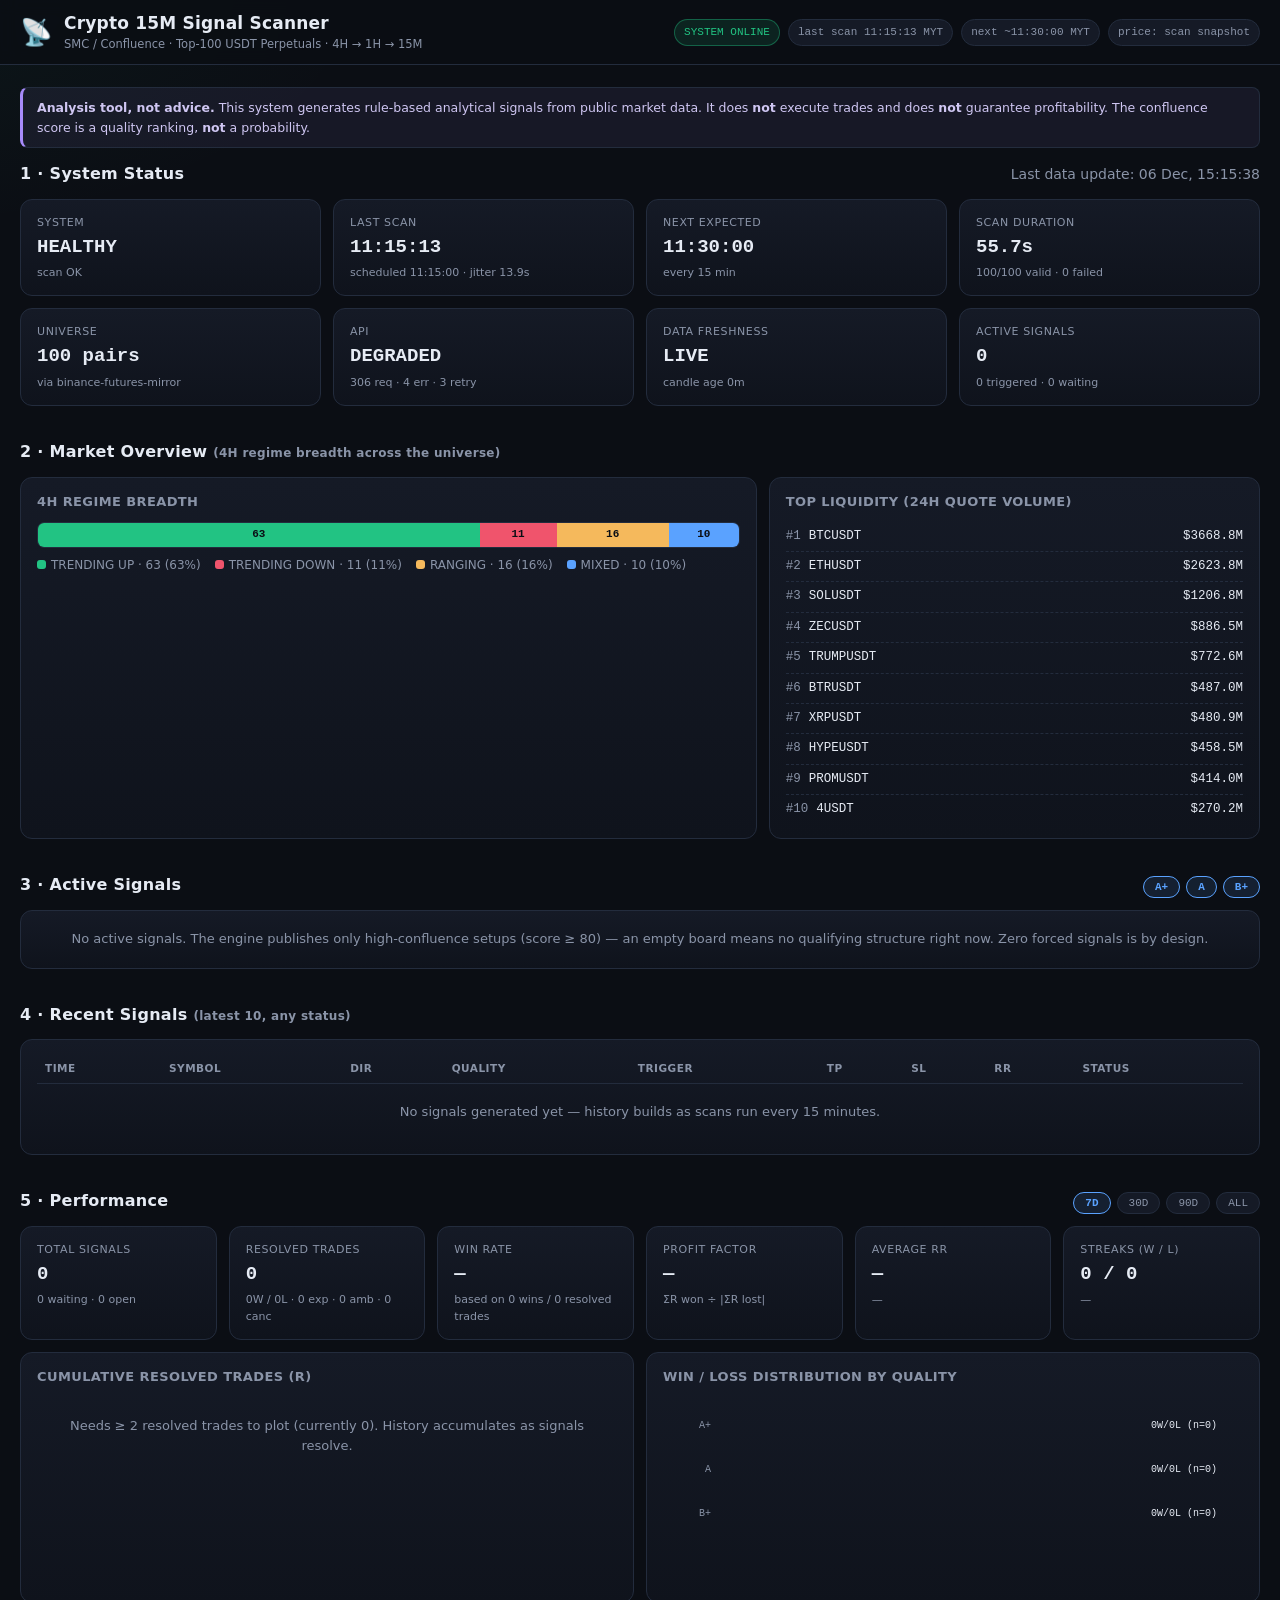
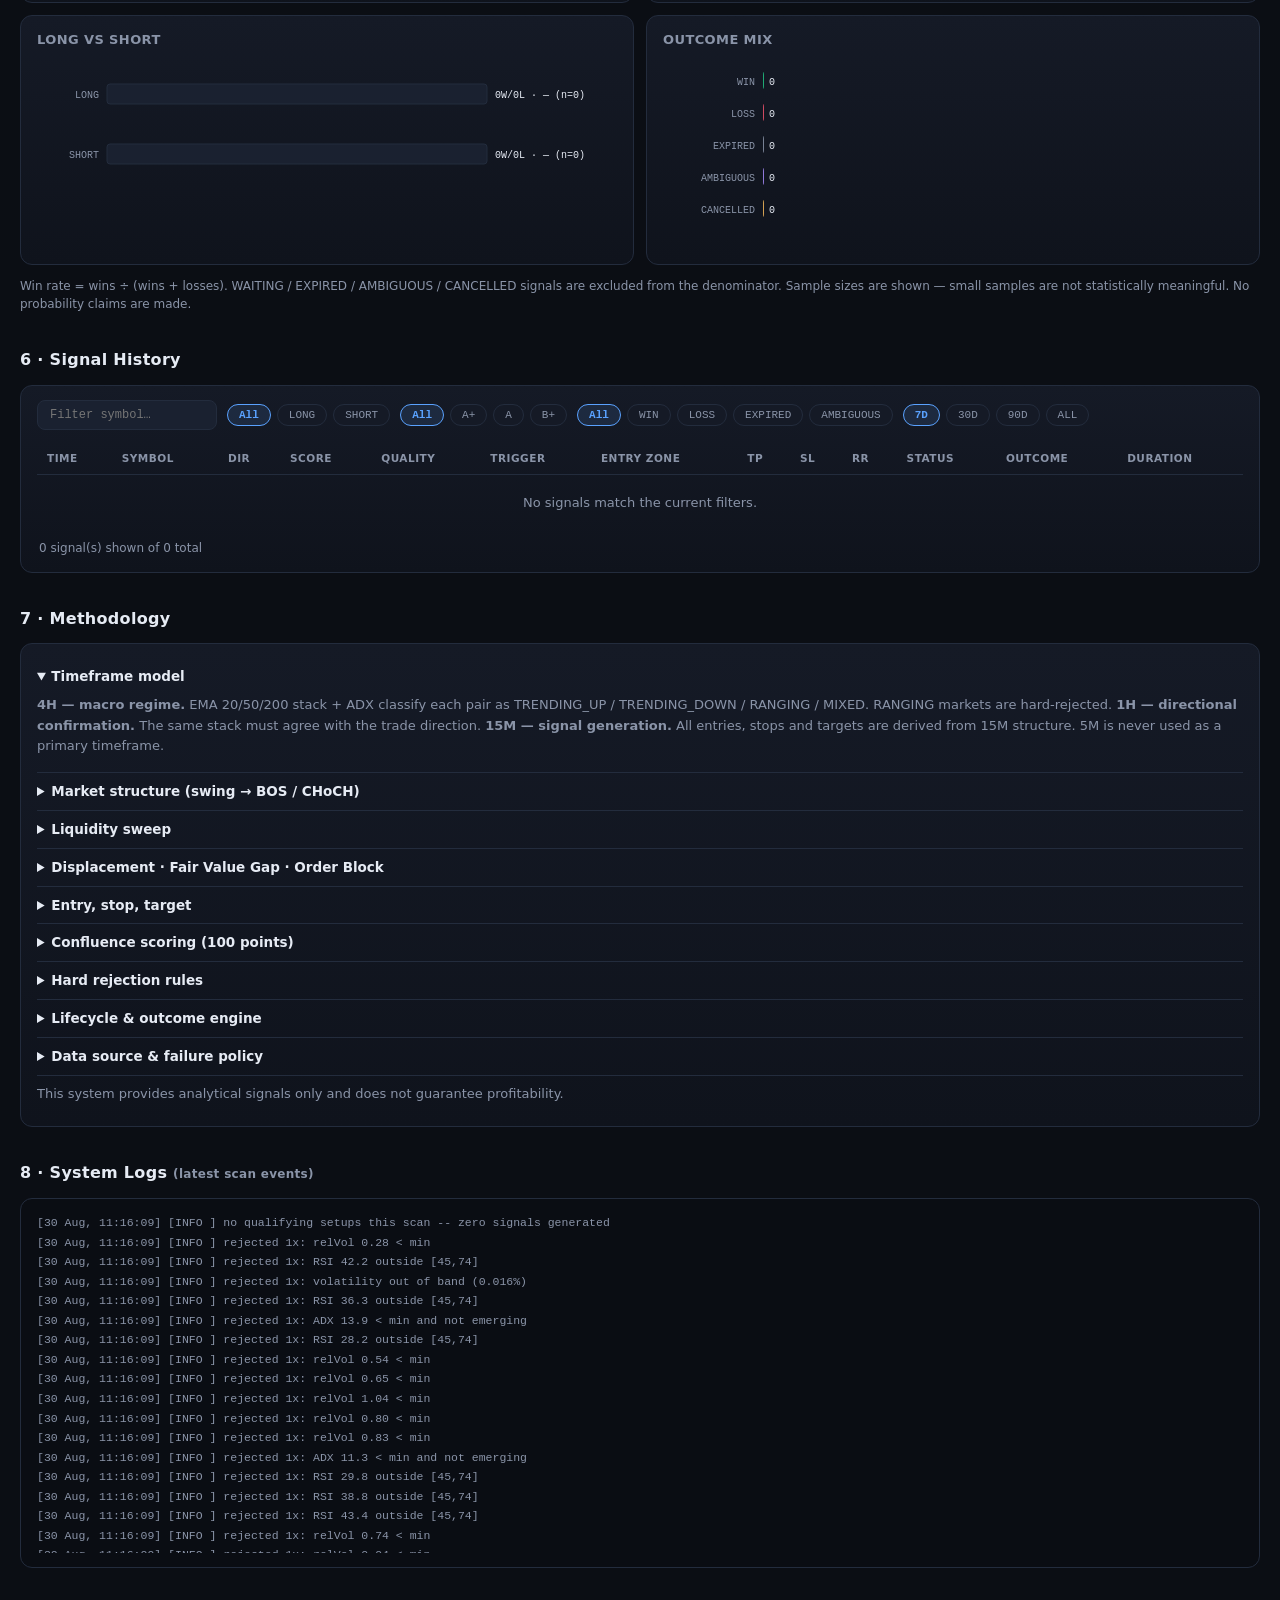
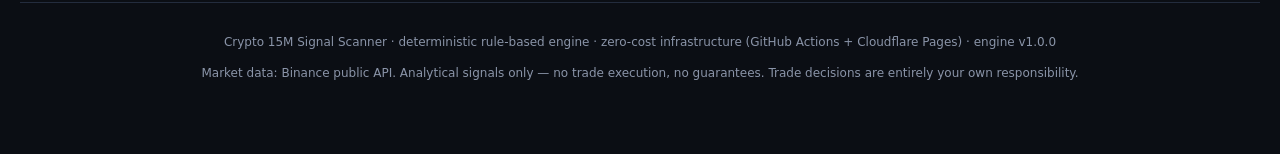
==== frontend/index.html @ 41b2d2bd "feat: crypto 15-minute high-quality signal scanner - Multi-timeframe engine (4H macro / 1H direction" ====
<!DOCTYPE html>
<html lang="en">
<head>
<meta charset="UTF-8">
<meta name="viewport" content="width=device-width, initial-scale=1.0">
<title>Crypto 15M Signal Scanner — SMC Confluence Dashboard</title>
<meta name="description" content="Rule-based multi-timeframe crypto signal scanner. Analytical signals only — not financial advice.">
<link rel="stylesheet" href="styles.css">
<link rel="icon" href="data:image/svg+xml,<svg xmlns='http://www.w3.org/2000/svg' viewBox='0 0 100 100'><text y='.9em' font-size='90'>📡</text></svg>">
</head>
<body>
<header class="topbar">
  <div class="topbar-inner">
    <div class="brand">
      <span class="brand-icon">📡</span>
      <div>
        <h1>Crypto 15M Signal Scanner</h1>
        <p class="brand-sub">SMC / Confluence · Top-100 USDT Perpetuals · 4H → 1H → 15M</p>
      </div>
    </div>
    <div class="top-status" id="top-status">
      <span class="chip chip-idle" id="chip-health">…</span>
      <span class="chip" id="chip-lastscan">last scan —</span>
      <span class="chip" id="chip-nextscan">next —</span>
      <span class="chip" id="chip-price-mode">price feed —</span>
    </div>
  </div>
</header>

<main class="container">

  <div class="notice hidden" id="preview-notice">
    Live data files are unreachable in this embedded preview (sandboxed, no network).
    Deploy on Cloudflare Pages or run <code>python -m http.server</code> in <code>frontend/</code> for the full dashboard.
  </div>
  <div class="notice warn hidden" id="health-notice"></div>
  <div class="notice disclaimer">
    <strong>Analysis tool, not advice.</strong> This system generates rule-based analytical
    signals from public market data. It does <strong>not</strong> execute trades and does
    <strong>not</strong> guarantee profitability. The confluence score is a quality ranking,
    <strong>not</strong> a probability.
  </div>

  <!-- ============ SYSTEM STATUS ============ -->
  <section id="system-status" class="section">
    <div class="section-head">
      <h2>1 · System Status</h2>
      <span class="muted" id="data-updated">Last data update: —</span>
    </div>
    <div class="grid grid-status">
      <div class="card stat"><span class="stat-label">System</span><span class="stat-value" id="st-system">—</span><span class="stat-sub" id="st-health-sub">—</span></div>
      <div class="card stat"><span class="stat-label">Last Scan</span><span class="stat-value" id="st-lastscan">—</span><span class="stat-sub" id="st-jitter">—</span></div>
      <div class="card stat"><span class="stat-label">Next Expected</span><span class="stat-value" id="st-nextscan">—</span><span class="stat-sub">every 15 min</span></div>
      <div class="card stat"><span class="stat-label">Scan Duration</span><span class="stat-value" id="st-duration">—</span><span class="stat-sub" id="st-symbols">—</span></div>
      <div class="card stat"><span class="stat-label">Universe</span><span class="stat-value" id="st-universe">—</span><span class="stat-sub" id="st-universe-src">—</span></div>
      <div class="card stat"><span class="stat-label">API</span><span class="stat-value" id="st-api">—</span><span class="stat-sub" id="st-api-reqs">—</span></div>
      <div class="card stat"><span class="stat-label">Data Freshness</span><span class="stat-value" id="st-fresh">—</span><span class="stat-sub" id="st-fresh-age">—</span></div>
      <div class="card stat"><span class="stat-label">Active Signals</span><span class="stat-value" id="st-active">—</span><span class="stat-sub" id="st-active-sub">—</span></div>
    </div>
  </section>

  <!-- ============ MARKET OVERVIEW ============ -->
  <section id="market-overview" class="section">
    <div class="section-head"><h2>2 · Market Overview <span class="muted small">(4H regime breadth across the universe)</span></h2></div>
    <div class="grid grid-overview">
      <div class="card overview-breadth">
        <h3>4H Regime Breadth</h3>
        <div class="breadth-bar" id="breadth-bar"></div>
        <div class="breadth-legend" id="breadth-legend"></div>
      </div>
      <div class="card overview-top">
        <h3>Top Liquidity (24h quote volume)</h3>
        <ol class="top-list" id="top-volume"></ol>
      </div>
    </div>
  </section>

  <!-- ============ ACTIVE SIGNALS ============ -->
  <section id="active-signals" class="section">
    <div class="section-head">
      <h2>3 · Active Signals</h2>
      <div class="filter-pills" id="active-filter">
        <button class="pill active" data-q="A+">A+</button>
        <button class="pill active" data-q="A">A</button>
        <button class="pill active" data-q="B+">B+</button>
      </div>
    </div>
    <div id="active-empty" class="card empty hidden">No active signals. The engine publishes only
      high-confluence setups (score ≥ 80) — an empty board means no qualifying structure right now.
      Zero forced signals is by design.</div>
    <div class="signal-grid" id="active-grid"></div>
  </section>

  <!-- ============ RECENT SIGNALS ============ -->
  <section id="recent-signals" class="section">
    <div class="section-head"><h2>4 · Recent Signals <span class="muted small">(latest 10, any status)</span></h2></div>
    <div class="card table-wrap">
      <table class="table compact" id="recent-table">
        <thead><tr><th>Time</th><th>Symbol</th><th>Dir</th><th>Quality</th><th>Trigger</th><th>TP</th><th>SL</th><th>RR</th><th>Status</th></tr></thead>
        <tbody></tbody>
      </table>
      <div class="empty small hidden" id="recent-empty">No signals generated yet — history builds as scans run every 15 minutes.</div>
    </div>
  </section>

  <!-- ============ PERFORMANCE ============ -->
  <section id="performance" class="section">
    <div class="section-head">
      <h2>5 · Performance</h2>
      <div class="filter-pills" id="perf-range">
        <button class="pill active" data-range="7">7D</button>
        <button class="pill" data-range="30">30D</button>
        <button class="pill" data-range="90">90D</button>
        <button class="pill" data-range="0">ALL</button>
      </div>
    </div>
    <div class="grid grid-perf">
      <div class="card stat"><span class="stat-label">Total Signals</span><span class="stat-value" id="pf-total">—</span><span class="stat-sub" id="pf-waiting">—</span></div>
      <div class="card stat"><span class="stat-label">Resolved Trades</span><span class="stat-value" id="pf-resolved">—</span><span class="stat-sub" id="pf-split">—</span></div>
      <div class="card stat"><span class="stat-label">Win Rate</span><span class="stat-value" id="pf-winrate">—</span><span class="stat-sub" id="pf-winrate-n">—</span></div>
      <div class="card stat"><span class="stat-label">Profit Factor</span><span class="stat-value" id="pf-pf">—</span><span class="stat-sub">ΣR won ÷ |ΣR lost|</span></div>
      <div class="card stat"><span class="stat-label">Average RR</span><span class="stat-value" id="pf-rr">—</span><span class="stat-sub" id="pf-score">—</span></div>
      <div class="card stat"><span class="stat-label">Streaks (W / L)</span><span class="stat-value" id="pf-streaks">—</span><span class="stat-sub" id="pf-times">—</span></div>
    </div>
    <div class="grid grid-charts">
      <div class="card chart-card"><h3>Cumulative resolved trades (R)</h3><div id="chart-equity" class="chart"></div></div>
      <div class="card chart-card"><h3>Win / loss distribution by quality</h3><div id="chart-quality" class="chart"></div></div>
      <div class="card chart-card"><h3>LONG vs SHORT</h3><div id="chart-direction" class="chart"></div></div>
      <div class="card chart-card"><h3>Outcome mix</h3><div id="chart-outcomes" class="chart"></div></div>
    </div>
    <p class="muted small">Win rate = wins ÷ (wins + losses). WAITING / EXPIRED / AMBIGUOUS / CANCELLED
      signals are excluded from the denominator. Sample sizes are shown — small samples are not
      statistically meaningful. No probability claims are made.</p>
  </section>

  <!-- ============ SIGNAL HISTORY ============ -->
  <section id="signal-history" class="section">
    <div class="section-head"><h2>6 · Signal History</h2></div>
    <div class="card">
      <div class="history-controls">
        <input type="search" id="hist-search" placeholder="Filter symbol…">
        <div class="filter-pills" id="hist-direction">
          <button class="pill active" data-d="all">All</button>
          <button class="pill" data-d="long">LONG</button>
          <button class="pill" data-d="short">SHORT</button>
        </div>
        <div class="filter-pills" id="hist-quality">
          <button class="pill active" data-q="all">All</button>
          <button class="pill" data-q="A+">A+</button>
          <button class="pill" data-q="A">A</button>
          <button class="pill" data-q="B+">B+</button>
        </div>
        <div class="filter-pills" id="hist-outcome">
          <button class="pill active" data-o="all">All</button>
          <button class="pill" data-o="WIN">WIN</button>
          <button class="pill" data-o="LOSS">LOSS</button>
          <button class="pill" data-o="EXPIRED">EXPIRED</button>
          <button class="pill" data-o="AMBIGUOUS">AMBIGUOUS</button>
        </div>
        <div class="filter-pills" id="hist-range">
          <button class="pill active" data-range="7">7D</button>
          <button class="pill" data-range="30">30D</button>
          <button class="pill" data-range="90">90D</button>
          <button class="pill" data-range="0">ALL</button>
        </div>
      </div>
      <div class="table-wrap">
        <table class="table" id="history-table">
          <thead><tr>
            <th>Time</th><th>Symbol</th><th>Dir</th><th>Score</th><th>Quality</th>
            <th>Trigger</th><th>Entry Zone</th><th>TP</th><th>SL</th><th>RR</th>
            <th>Status</th><th>Outcome</th><th>Duration</th>
          </tr></thead>
          <tbody></tbody>
        </table>
        <div class="empty small hidden" id="history-empty">No signals match the current filters.</div>
      </div>
      <div class="muted small" id="history-count"></div>
    </div>
  </section>

  <!-- ============ METHODOLOGY ============ -->
  <section id="methodology" class="section">
    <div class="section-head"><h2>7 · Methodology</h2></div>
    <div class="card methodology">
      <details open><summary>Timeframe model</summary>
        <p><strong>4H — macro regime.</strong> EMA 20/50/200 stack + ADX classify each pair as
        TRENDING_UP / TRENDING_DOWN / RANGING / MIXED. RANGING markets are hard-rejected.
        <strong>1H — directional confirmation.</strong> The same stack must agree with the trade
        direction. <strong>15M — signal generation.</strong> All entries, stops and targets are
        derived from 15M structure. 5M is never used as a primary timeframe.</p></details>
      <details><summary>Market structure (swing → BOS / CHoCH)</summary>
        <p>Swing highs/lows are 2-bar fractals, only usable once <em>confirmed</em> two bars later
        (strictly no lookahead). A <strong>BOS</strong> is a <em>close</em> beyond the most recent
        confirmed swing in the trend direction (continuation). A <strong>CHoCH</strong> is a close
        against the established trend (character change). Wick breaks never count. HH/HL/LH/LL and
        equal-high/low pools (ATR tolerance) map the structure sequence.</p></details>
      <details><summary>Liquidity sweep</summary>
        <p>A candle wicks beyond a prior confirmed swing high/low (excursion ≤ 1× ATR) but
        <em>closes back</em> on the original side — a stop-hunt rejection proxy. Real
        breakout-and-acceptance is not classified as a sweep.</p></details>
      <details><summary>Displacement · Fair Value Gap · Order Block</summary>
        <p><strong>Displacement:</strong> candle body ≥ 1.5× ATR (institutional imbalance proxy).
        <strong>FVG (3-candle model):</strong> candle-3 low leaves a gap above candle-1 high
        (bullish) or below its low (bearish); gaps smaller than 0.1× ATR are ignored.
        <strong>Order Block:</strong> the last opposite-colour candle before a displacement that
        broke structure; zone = that candle's full range. These are price-action proxies — the
        system does not claim to see real institutional orders.</p></details>
      <details><summary>Entry, stop, target</summary>
        <p>Signals are <em>limit-of-intention</em> style: LONG trigger = confirmation-candle high
        + 0.1× ATR (buy-stop); entry zone = trigger − 0.5× ATR → trigger. A signal stays
        WAITING_TRIGGER until real price trades through the trigger. Stop = swept invalidation
        structure ± 0.5× ATR buffer (never a fixed percentage; rejected if &gt; 3.5× ATR).
        Targets are the nearest <em>real</em> swing-liquidity levels offering RR ≥ 2.5, preferring
        ≥ 3R when structure allows. Setups whose nearest realistic liquidity cannot fund the RR
        are rejected — TP is never fabricated.</p></details>
      <details><summary>Confluence scoring (100 points)</summary>
        <p>HTF alignment 20 · market structure 20 · liquidity/SMC 20 · momentum 15 · volume 10 ·
        volatility 5 · risk/reward 10. Tiers: <strong>A+ ≥ 90, A ≥ 85, B+ ≥ 80</strong> — anything
        below 80 is never published. The score ranks confluence quality; it is NOT a win
        probability.</p></details>
      <details><summary>Hard rejection rules</summary>
        <p>Regardless of score, a setup is rejected when: 4H and 1H both oppose the direction;
        RR &lt; 2.5; 4H regime is RANGING; ADX &lt; 15 with no emerging-trend evidence (DI aligned
        + ADX rising / DI spread ≥ 3); relative volume &lt; 1.2×; stop distance abnormal; entry
        pressed against major opposing structure; price has already displaced too far (late
        entry); data stale or candles missing; the symbol already has an active same-direction
        signal; a duplicate setup is inside the cooldown window; or any data-integrity check
        fails. Signals can never depend on future candles (replay-verified).</p></details>
      <details><summary>Lifecycle &amp; outcome engine</summary>
        <p>WAITING_TRIGGER → TRIGGERED (price trades the trigger; gap opens fill at the open) →
        WIN (TP) / LOSS (SL) / AMBIGUOUS (both touched in one candle and 1-minute data cannot
        determine order — never counted as a win) / CANCELLED (max holding 4h) / EXPIRED (no
        trigger within 12 × 15m candles). Signals are immutable after generation: entry, trigger,
        SL and TP are never rewritten (no repainting).</p></details>
      <details><summary>Data source &amp; failure policy</summary>
        <p>Binance USDⓈ-M public market data only (no API key, no account access). If data cannot
        be retrieved, the scan is marked degraded/failed, previous valid data is retained, and no
        simulated values are ever produced. Frontend prices are labelled LIVE only when the
        browser successfully refreshed them from the exchange.</p></details>
      <p class="muted">This system provides analytical signals only and does not guarantee profitability.</p>
    </div>
  </section>

  <!-- ============ SYSTEM LOGS ============ -->
  <section id="system-logs" class="section">
    <div class="section-head"><h2>8 · System Logs <span class="muted small">(latest scan events)</span></h2></div>
    <div class="card log-box"><pre id="log-box">—</pre></div>
  </section>

  <footer class="footer">
    <p>Crypto 15M Signal Scanner · deterministic rule-based engine · zero-cost infrastructure
      (GitHub Actions + Cloudflare Pages) · <span id="ft-version"></span></p>
    <p class="muted small">Market data: Binance public API. Analytical signals only — no trade
      execution, no guarantees. Trade decisions are entirely your own responsibility.</p>
  </footer>
</main>

<script src="app.js"></script>
</body>
</html>
---- frontend/styles.css ----
/* Crypto 15M Signal Scanner — dark professional theme (no external assets) */
:root {
  --bg: #0b0e14;
  --bg-2: #0f131c;
  --card: #151a26;
  --card-2: #1a2130;
  --line: #232c3d;
  --text: #e6ebf4;
  --muted: #8a94a8;
  --green: #22c383;
  --green-dim: rgba(34, 195, 131, .12);
  --red: #f0546c;
  --red-dim: rgba(240, 84, 108, .12);
  --amber: #f5b95c;
  --amber-dim: rgba(245, 185, 92, .12);
  --blue: #5aa2ff;
  --blue-dim: rgba(90, 162, 255, .12);
  --violet: #a78bfa;
  --gold: #ffd166;
  --font: "Inter", "Segoe UI", system-ui, -apple-system, Roboto, "Helvetica Neue", Arial, sans-serif;
  --mono: "JetBrains Mono", "SFMono-Regular", Consolas, "Liberation Mono", Menlo, monospace;
}

* { box-sizing: border-box; }
html { scroll-behavior: smooth; }
body {
  margin: 0;
  font-family: var(--font);
  background:
    radial-gradient(1100px 500px at 85% -10%, rgba(90, 162, 255, .07), transparent 60%),
    radial-gradient(900px 420px at -10% 0%, rgba(34, 195, 131, .05), transparent 55%),
    var(--bg);
  color: var(--text);
  font-size: 14px;
  line-height: 1.55;
}

/* ---------------- top bar ---------------- */
.topbar {
  position: sticky; top: 0; z-index: 50;
  background: rgba(11, 14, 20, .88);
  backdrop-filter: blur(8px);
  border-bottom: 1px solid var(--line);
}
.topbar-inner {
  max-width: 1280px; margin: 0 auto; padding: 10px 20px;
  display: flex; align-items: center; justify-content: space-between; gap: 14px; flex-wrap: wrap;
}
.brand { display: flex; align-items: center; gap: 12px; }
.brand-icon { font-size: 26px; }
.brand h1 { font-size: 17px; margin: 0; letter-spacing: .2px; }
.brand-sub { margin: 0; color: var(--muted); font-size: 11.5px; }
.top-status { display: flex; gap: 8px; flex-wrap: wrap; }
.chip {
  font-family: var(--mono); font-size: 11px; padding: 4px 9px; border-radius: 999px;
  border: 1px solid var(--line); background: var(--card); color: var(--muted); white-space: nowrap;
}
.chip-ok { color: var(--green); border-color: rgba(34,195,131,.4); background: var(--green-dim); }
.chip-warn { color: var(--amber); border-color: rgba(245,185,92,.4); background: var(--amber-dim); }
.chip-bad { color: var(--red); border-color: rgba(240,84,108,.4); background: var(--red-dim); }
.chip-idle { color: var(--muted); }

/* ---------------- layout ---------------- */
.container { max-width: 1280px; margin: 0 auto; padding: 22px 20px 60px; }
.section { margin-bottom: 34px; }
.section-head {
  display: flex; align-items: baseline; justify-content: space-between;
  gap: 12px; flex-wrap: wrap; margin-bottom: 12px;
}
.section-head h2 { font-size: 16px; margin: 0; letter-spacing: .3px; }
.muted { color: var(--muted); }
.small { font-size: 12px; }
.hidden { display: none !important; }

.notice {
  border: 1px solid var(--line); border-left: 3px solid var(--blue);
  background: var(--blue-dim); border-radius: 8px;
  padding: 10px 14px; margin-bottom: 14px; font-size: 12.5px; color: #c7d4ea;
}
.notice.warn { border-left-color: var(--amber); background: var(--amber-dim); color: #f0d9b8; }
.notice.disclaimer { border-left-color: var(--violet); background: rgba(167,139,250,.08); color: #cfc6f2; }

.grid { display: grid; gap: 12px; }
.grid-status { grid-template-columns: repeat(4, 1fr); }
.grid-overview { grid-template-columns: 3fr 2fr; }
.grid-perf { grid-template-columns: repeat(6, 1fr); }
.grid-charts { grid-template-columns: repeat(2, 1fr); margin-top: 12px; }

.card {
  background: linear-gradient(180deg, var(--card), var(--bg-2));
  border: 1px solid var(--line); border-radius: 12px; padding: 14px 16px;
}
.card h3 { margin: 0 0 10px; font-size: 13px; color: var(--muted); font-weight: 600; letter-spacing: .4px; text-transform: uppercase; }

.stat { display: flex; flex-direction: column; gap: 2px; }
.stat-label { font-size: 11px; text-transform: uppercase; letter-spacing: .6px; color: var(--muted); }
.stat-value { font-size: 19px; font-weight: 700; font-family: var(--mono); }
.stat-sub { font-size: 11px; color: var(--muted); }

/* ---------------- market overview ---------------- */
.breadth-bar { display: flex; height: 26px; border-radius: 7px; overflow: hidden; border: 1px solid var(--line); }
.breadth-bar .seg { display: flex; align-items: center; justify-content: center; font-size: 11px; font-family: var(--mono); color: #0b0e14; font-weight: 700; min-width: 0; white-space: nowrap; overflow: hidden; }
.breadth-legend { display: flex; gap: 14px; margin-top: 8px; font-size: 12px; color: var(--muted); flex-wrap: wrap; }
.dot { display: inline-block; width: 9px; height: 9px; border-radius: 3px; margin-right: 5px; }
.top-list { margin: 0; padding-left: 0; list-style: none; counter-reset: top; }
.top-list li {
  display: flex; justify-content: space-between; padding: 5px 0;
  border-bottom: 1px dashed var(--line); font-family: var(--mono); font-size: 12.5px;
}
.top-list li:last-child { border-bottom: 0; }
.top-list .rank { color: var(--muted); margin-right: 8px; }

/* ---------------- signal cards ---------------- */
.signal-grid { display: grid; grid-template-columns: repeat(auto-fill, minmax(330px, 1fr)); gap: 12px; }
.sig-card { border-radius: 12px; border: 1px solid var(--line); background: linear-gradient(180deg, var(--card), var(--bg-2)); overflow: hidden; }
.sig-card.long { border-color: rgba(34, 195, 131, .35); }
.sig-card.short { border-color: rgba(240, 84, 108, .35); }
.sig-head { display: flex; align-items: center; justify-content: space-between; padding: 10px 14px; border-bottom: 1px solid var(--line); }
.sig-symbol { font-family: var(--mono); font-weight: 700; font-size: 15px; letter-spacing: .4px; }
.sig-dir { font-family: var(--mono); font-size: 11px; font-weight: 800; padding: 3px 9px; border-radius: 6px; }
.long .sig-dir { background: var(--green-dim); color: var(--green); }
.short .sig-dir { background: var(--red-dim); color: var(--red); }
.sig-quality { font-family: var(--mono); font-size: 12px; font-weight: 800; padding: 3px 9px; border-radius: 6px; border: 1px solid; }
.q-A\+ { color: var(--gold); border-color: rgba(255, 209, 102, .5); background: rgba(255,209,102,.08); }
.q-A { color: var(--green); border-color: rgba(34,195,131,.5); background: var(--green-dim); }
.q-B\+ { color: var(--blue); border-color: rgba(90,162,255,.5); background: var(--blue-dim); }

.sig-price-row { display: flex; gap: 10px; padding: 10px 14px; }
.price-box { flex: 1; border: 1px solid var(--line); border-radius: 9px; padding: 8px 10px; background: var(--card-2); }
.price-box .lbl { font-size: 10px; text-transform: uppercase; letter-spacing: .5px; color: var(--muted); display: flex; justify-content: space-between; }
.price-box .val { font-family: var(--mono); font-size: 15px; font-weight: 700; margin-top: 2px; }
.price-box .sub { font-size: 10.5px; color: var(--muted); font-family: var(--mono); }
.trigger-gap { color: var(--muted); font-family: var(--mono); font-size: 11px; margin-top: 3px; }

.sig-levels { padding: 4px 14px 10px; display: grid; grid-template-columns: 1fr 1fr 1fr; gap: 8px; }
.lvl { border-radius: 8px; padding: 7px 9px; border: 1px solid var(--line); background: var(--card-2); }
.lvl .lbl { font-size: 10px; color: var(--muted); text-transform: uppercase; letter-spacing: .5px; }
.lvl .val { font-family: var(--mono); font-size: 13px; font-weight: 600; }
.lvl.tp .val { color: var(--green); }
.lvl.sl .val { color: var(--red); }
.lvl.rr .val { color: var(--amber); }

.sig-meta { padding: 8px 14px; border-top: 1px solid var(--line); display: flex; flex-wrap: wrap; gap: 6px; }
.tag { font-family: var(--mono); font-size: 10.5px; padding: 3px 8px; border-radius: 5px; background: var(--card-2); border: 1px solid var(--line); color: var(--muted); }
.tag b { color: var(--text); font-weight: 600; }
.tag.on { color: var(--green); border-color: rgba(34,195,131,.35); }
.tag.off { opacity: .6; }
.sig-status { padding: 8px 14px 12px; display: flex; justify-content: space-between; align-items: center; }
.status-badge { font-family: var(--mono); font-size: 11.5px; font-weight: 800; padding: 4px 10px; border-radius: 6px; }
.st-WAITING_TRIGGER { background: var(--blue-dim); color: var(--blue); }
.st-TRIGGERED { background: var(--amber-dim); color: var(--amber); }
.st-WIN { background: var(--green-dim); color: var(--green); }
.st-LOSS { background: var(--red-dim); color: var(--red); }
.st-EXPIRED, .st-CANCELLED, .st-AMBIGUOUS { background: var(--card-2); color: var(--muted); }
.sig-time { font-size: 10.5px; color: var(--muted); font-family: var(--mono); }

/* ---------------- tables ---------------- */
.table-wrap { overflow-x: auto; }
.table { width: 100%; border-collapse: collapse; font-size: 12.5px; }
.table th {
  text-align: left; font-size: 10.5px; text-transform: uppercase; letter-spacing: .5px;
  color: var(--muted); padding: 8px 10px; border-bottom: 1px solid var(--line); white-space: nowrap;
}
.table td { padding: 7px 10px; border-bottom: 1px solid rgba(35, 44, 61, .5); white-space: nowrap; font-family: var(--mono); }
.table tbody tr:hover { background: rgba(90, 162, 255, .04); }
.table .num { text-align: right; }
.table.compact td, .table.compact th { padding: 6px 8px; }
.dir-l { color: var(--green); font-weight: 700; }
.dir-s { color: var(--red); font-weight: 700; }
.empty { color: var(--muted); font-size: 13px; padding: 18px; text-align: center; }

/* ---------------- controls ---------------- */
.filter-pills { display: flex; gap: 6px; flex-wrap: wrap; }
.pill {
  font-family: var(--mono); font-size: 11px; padding: 4px 11px; cursor: pointer;
  border-radius: 999px; border: 1px solid var(--line); background: var(--card); color: var(--muted);
  transition: all .15s;
}
.pill:hover { border-color: var(--blue); color: var(--text); }
.pill.active { background: var(--blue-dim); border-color: var(--blue); color: var(--blue); font-weight: 700; }
.history-controls { display: flex; gap: 10px; flex-wrap: wrap; align-items: center; margin-bottom: 12px; }
#hist-search {
  background: var(--card-2); border: 1px solid var(--line); color: var(--text);
  border-radius: 8px; padding: 7px 12px; font-family: var(--mono); font-size: 12px; width: 180px; outline: none;
}
#hist-search:focus { border-color: var(--blue); }
#history-count { padding: 8px 2px 0; }

/* ---------------- charts ---------------- */
.chart-card .chart { min-height: 190px; }
.chart svg { width: 100%; height: 190px; display: block; }
.chart .axis-label { font-size: 10px; fill: var(--muted); font-family: var(--mono); }
.chart .bar-label { font-size: 10px; fill: var(--text); font-family: var(--mono); }
.chart .grid-line { stroke: var(--line); stroke-width: 1; stroke-dasharray: 3 4; }
.chart .zero-line { stroke: var(--muted); stroke-width: 1; }

/* ---------------- methodology & logs ---------------- */
.methodology details { border-bottom: 1px solid var(--line); padding: 8px 0; }
.methodology summary { cursor: pointer; font-weight: 600; font-size: 13.5px; color: var(--text); }
.methodology p { color: var(--muted); font-size: 13px; margin: 8px 0; }
.log-box { background: #0a0d13; }
.log-box pre {
  margin: 0; font-family: var(--mono); font-size: 11.5px; line-height: 1.7;
  color: #9fb0c8; max-height: 340px; overflow-y: auto; white-space: pre-wrap;
}
.log-box .lv-info { color: var(--muted); }
.log-box .lv-warn { color: var(--amber); }
.log-box .lv-error { color: var(--red); }

.footer { border-top: 1px solid var(--line); padding-top: 18px; text-align: center; font-size: 12px; color: var(--muted); }

/* ---------------- responsive ---------------- */
@media (max-width: 1080px) {
  .grid-status { grid-template-columns: repeat(2, 1fr); }
  .grid-perf { grid-template-columns: repeat(3, 1fr); }
  .grid-overview { grid-template-columns: 1fr; }
}
@media (max-width: 640px) {
  .topbar-inner { padding: 10px 14px; }
  .container { padding: 16px 12px 40px; }
  .grid-status, .grid-perf, .grid-charts { grid-template-columns: 1fr; }
  .signal-grid { grid-template-columns: 1fr; }
  .brand h1 { font-size: 15px; }
  .stat-value { font-size: 17px; }
  .top-status { width: 100%; }
}
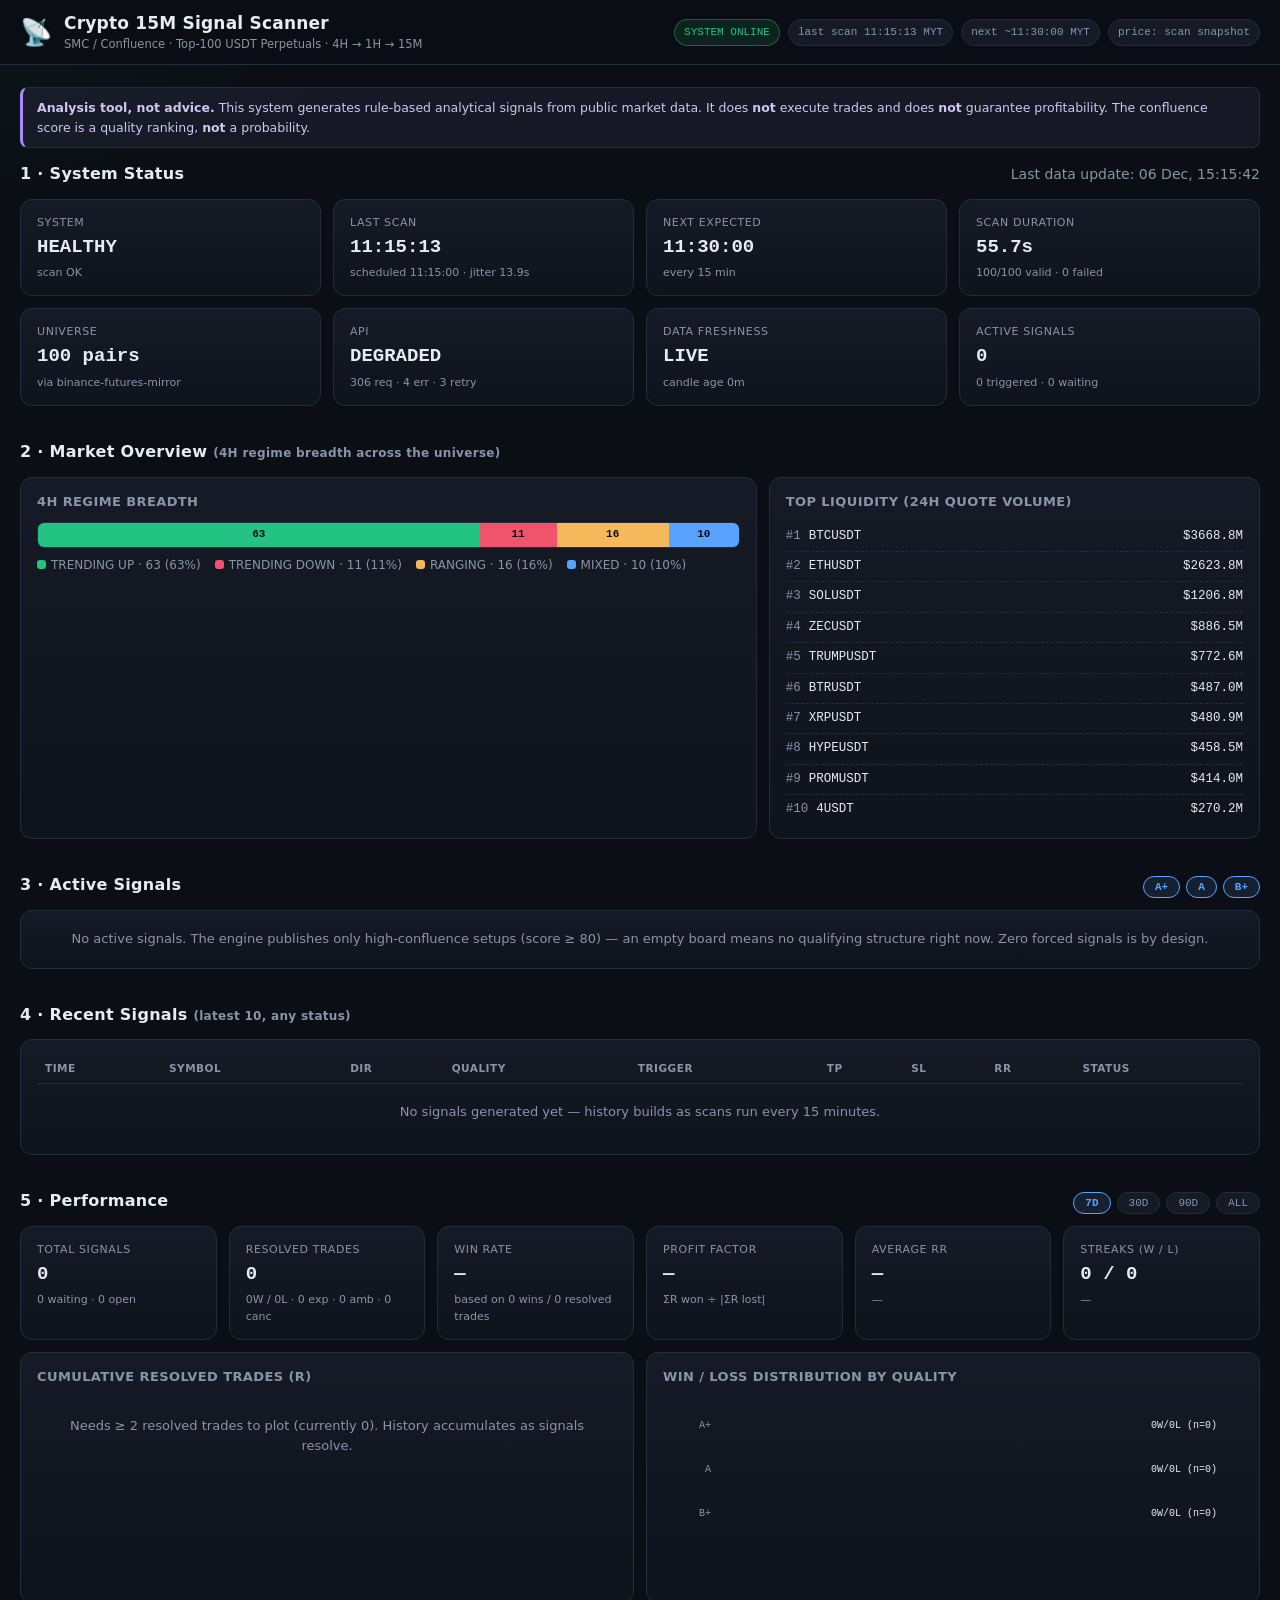
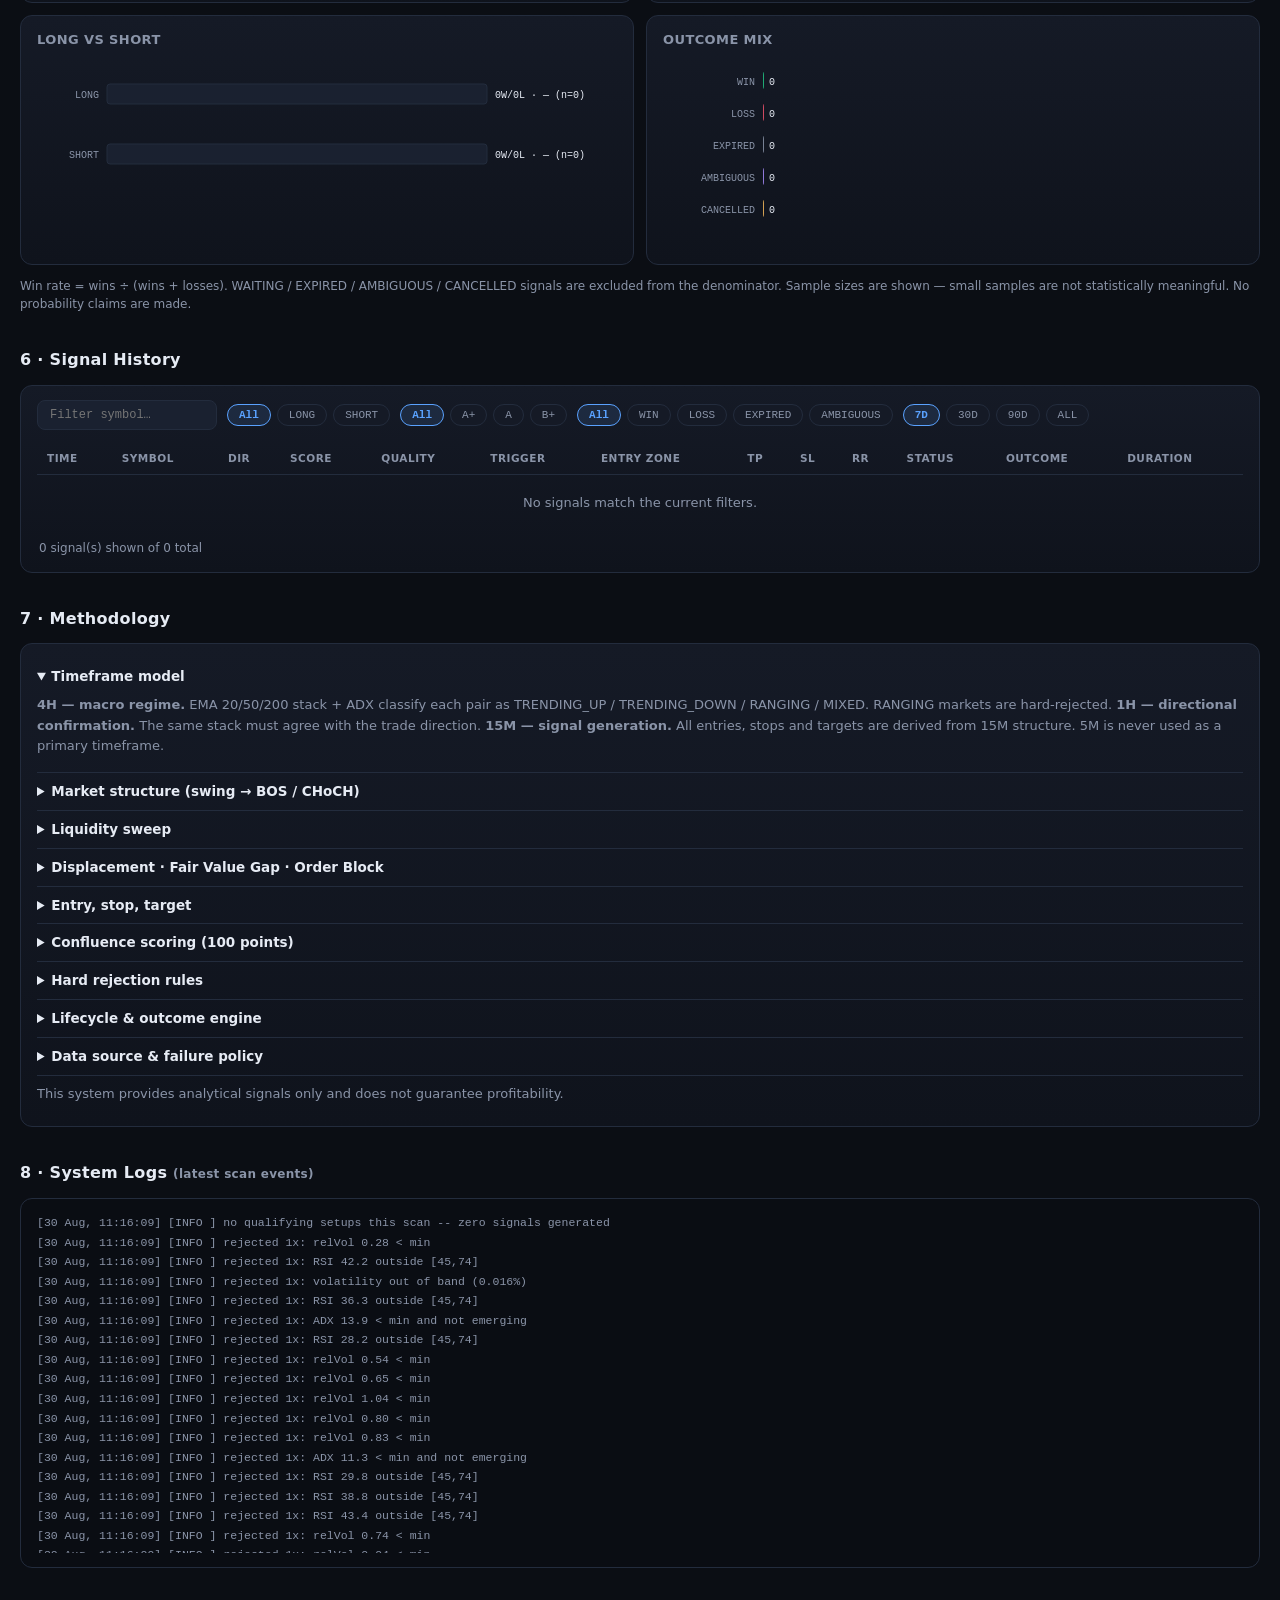
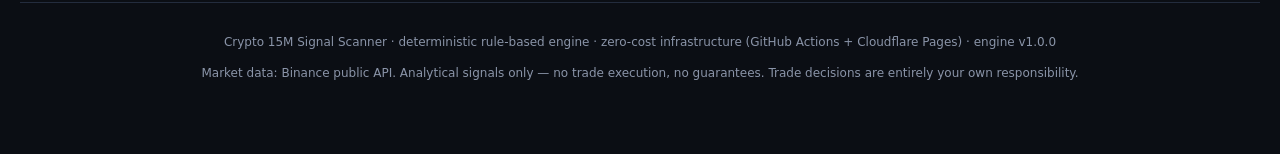
==== commit 05a7788b: "feat: offline single-file dashboard bundle with embedded data snapshot - app.js falls back to window" ====
--- a/frontend/index.html
+++ b/frontend/index.html
@@ -30,8 +30,10 @@
 <main class="container">
 
   <div class="notice hidden" id="preview-notice">
-    Live data files are unreachable in this embedded preview (sandboxed, no network).
-    Deploy on Cloudflare Pages or run <code>python -m http.server</code> in <code>frontend/</code> for the full dashboard.
+    Data files can't be fetched in this context (opened as an offline file or a sandboxed
+    preview). Showing the embedded snapshot instead — live prices still refresh in-browser
+    when reachable. Host over HTTP (Cloudflare Pages / GitHub Pages / a local server) for
+    fully auto-refreshing data.
   </div>
   <div class="notice warn hidden" id="health-notice"></div>
   <div class="notice disclaimer">
